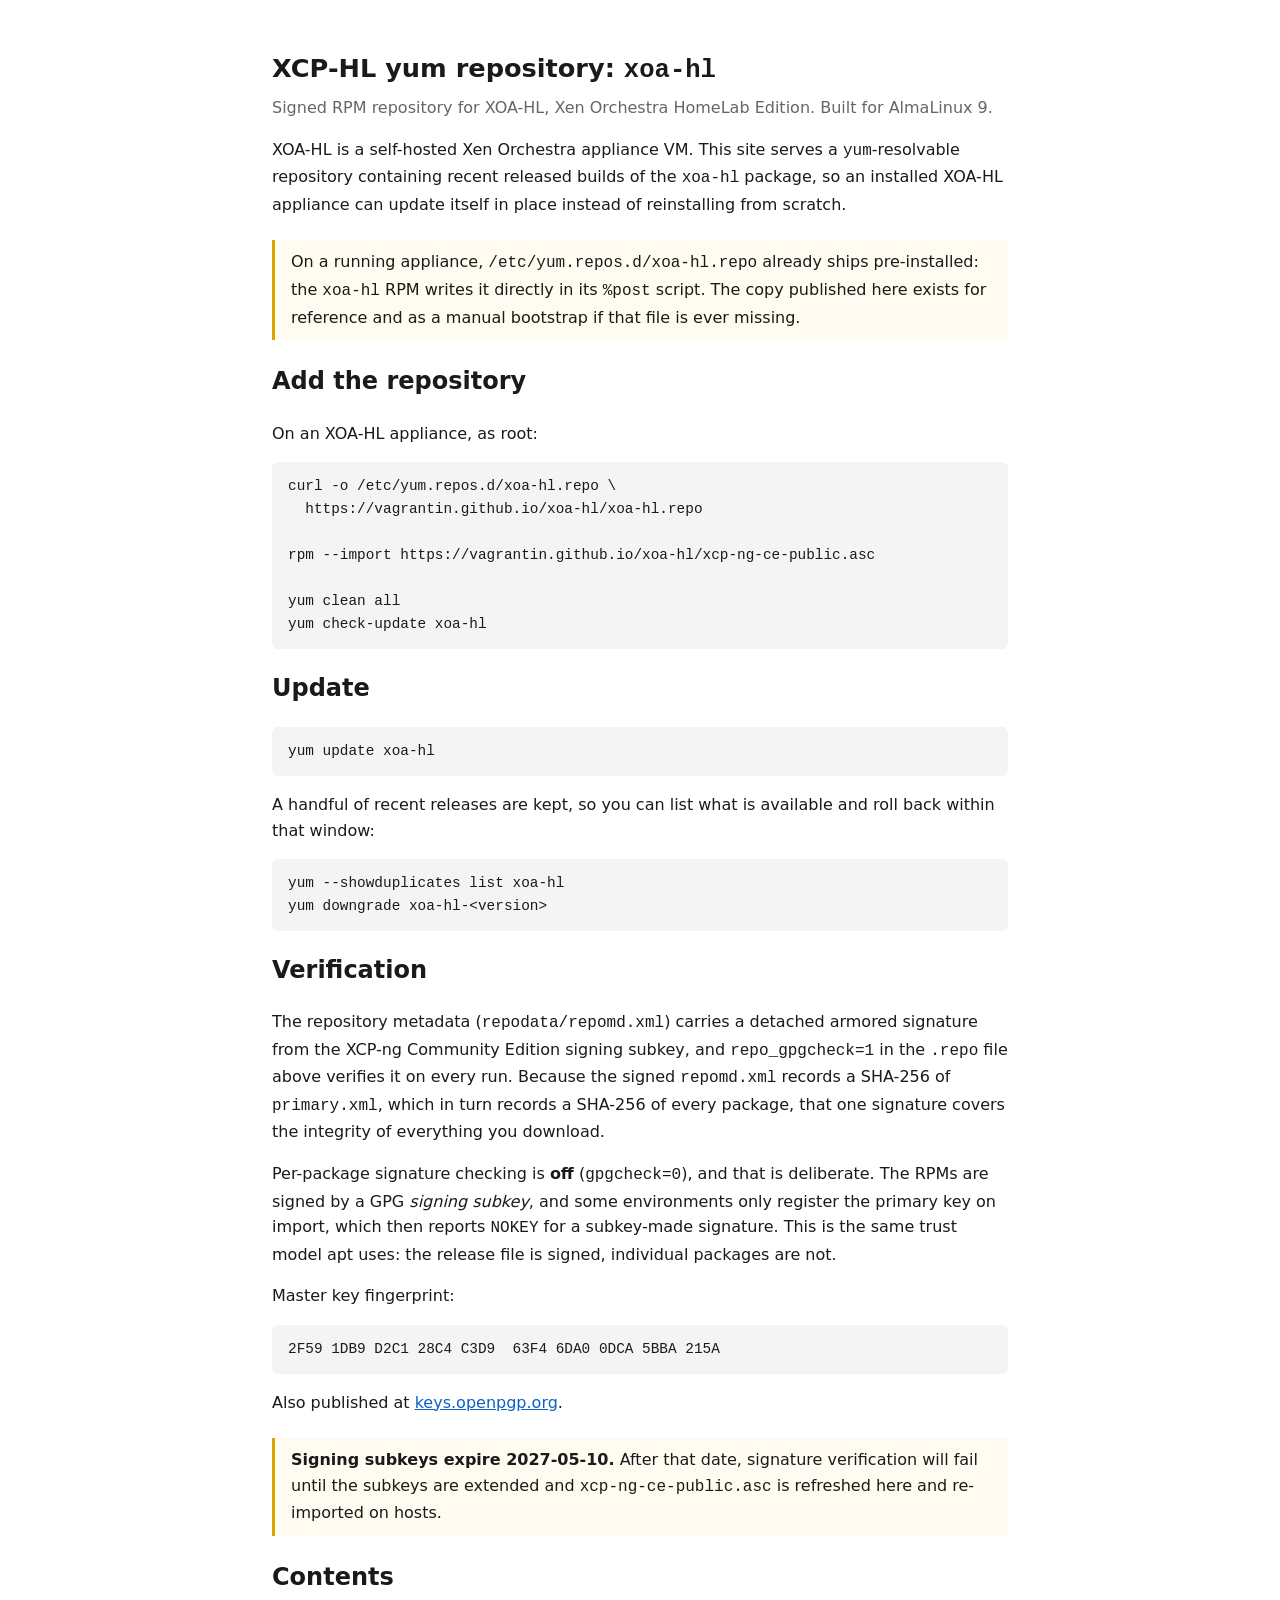
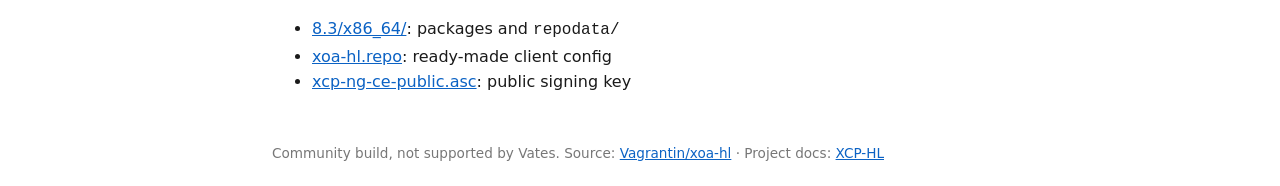
==== pages/index.html @ 7576cf7d "Add GitHub Pages yum repo publishing for xoa-hl RPM Republishes recent xoa-hl RPM releases as a sign" ====
<!doctype html>
<html lang="en">
<head>
<meta charset="utf-8">
<meta name="viewport" content="width=device-width, initial-scale=1">
<title>XCP-HL yum repository: xoa-hl</title>
<style>
  body { max-width: 46rem; margin: 3rem auto; padding: 0 1.2rem;
         font: 16px/1.6 system-ui, sans-serif; color: #1a1a1a; background: #fff; }
  h1 { font-size: 1.6rem; margin-bottom: .2rem; }
  .sub { color: #666; margin-top: 0; }
  pre { background: #f4f4f4; padding: .8rem 1rem; border-radius: 6px;
        overflow-x: auto; font-size: .9rem; }
  code { font-family: ui-monospace, monospace; }
  .note { border-left: 3px solid #d9a400; background: #fffbf0;
          padding: .6rem 1rem; margin: 1.4rem 0; }
  a { color: #0b62c4; }
  footer { margin-top: 3rem; color: #777; font-size: .85rem; }
  @media (prefers-color-scheme: dark) {
    body { color: #e6e6e6; background: #16181c; }
    .sub, footer { color: #9aa0a6; }
    pre { background: #23262b; }
    .note { background: #2a2419; border-left-color: #d9a400; }
    a { color: #6fb3ff; }
  }
</style>
</head>
<body>

<h1>XCP-HL yum repository: <code>xoa-hl</code></h1>
<p class="sub">Signed RPM repository for XOA-HL, Xen Orchestra HomeLab Edition. Built for AlmaLinux 9.</p>

<p>XOA-HL is a self-hosted Xen Orchestra appliance VM. This site serves a
<code>yum</code>-resolvable repository containing recent released builds of the
<code>xoa-hl</code> package, so an installed XOA-HL appliance can update itself
in place instead of reinstalling from scratch.</p>

<div class="note">
  On a running appliance, <code>/etc/yum.repos.d/xoa-hl.repo</code> already
  ships pre-installed: the <code>xoa-hl</code> RPM writes it directly in its
  <code>%post</code> script. The copy published here exists for reference and
  as a manual bootstrap if that file is ever missing.
</div>

<h2>Add the repository</h2>
<p>On an XOA-HL appliance, as root:</p>
<pre><code>curl -o /etc/yum.repos.d/xoa-hl.repo \
  https://vagrantin.github.io/xoa-hl/xoa-hl.repo

rpm --import https://vagrantin.github.io/xoa-hl/xcp-ng-ce-public.asc

yum clean all
yum check-update xoa-hl</code></pre>

<h2>Update</h2>
<pre><code>yum update xoa-hl</code></pre>

<p>A handful of recent releases are kept, so you can list what is available
and roll back within that window:</p>
<pre><code>yum --showduplicates list xoa-hl
yum downgrade xoa-hl-&lt;version&gt;</code></pre>

<h2>Verification</h2>
<p>The repository metadata (<code>repodata/repomd.xml</code>) carries a detached
armored signature from the XCP-ng Community Edition signing subkey, and
<code>repo_gpgcheck=1</code> in the <code>.repo</code> file above verifies it on
every run. Because the signed <code>repomd.xml</code> records a SHA-256 of
<code>primary.xml</code>, which in turn records a SHA-256 of every package, that
one signature covers the integrity of everything you download.</p>

<p>Per-package signature checking is <strong>off</strong>
(<code>gpgcheck=0</code>), and that is deliberate. The RPMs are signed by a GPG
<em>signing subkey</em>, and some environments only register the primary key on
import, which then reports <code>NOKEY</code> for a subkey-made signature. This
is the same trust model apt uses: the release file is signed, individual
packages are not.</p>

<p>Master key fingerprint:</p>
<pre><code>2F59 1DB9 D2C1 28C4 C3D9  63F4 6DA0 0DCA 5BBA 215A</code></pre>

<p>Also published at
<a href="https://keys.openpgp.org/search?q=xcp-ng-ce.lid530%40passmail.com">keys.openpgp.org</a>.</p>

<div class="note">
  <strong>Signing subkeys expire 2027-05-10.</strong> After that date, signature
  verification will fail until the subkeys are extended and
  <code>xcp-ng-ce-public.asc</code> is refreshed here and re-imported on hosts.
</div>

<h2>Contents</h2>
<ul>
  <li><a href="8.3/x86_64/">8.3/x86_64/</a>: packages and <code>repodata/</code></li>
  <li><a href="xoa-hl.repo">xoa-hl.repo</a>: ready-made client config</li>
  <li><a href="xcp-ng-ce-public.asc">xcp-ng-ce-public.asc</a>: public signing key</li>
</ul>

<footer>
  Community build, not supported by Vates.
  Source: <a href="https://github.com/Vagrantin/xoa-hl">Vagrantin/xoa-hl</a> ·
  Project docs: <a href="https://vagrantin.github.io/xcp-hl/">XCP-HL</a>
</footer>

</body>
</html>
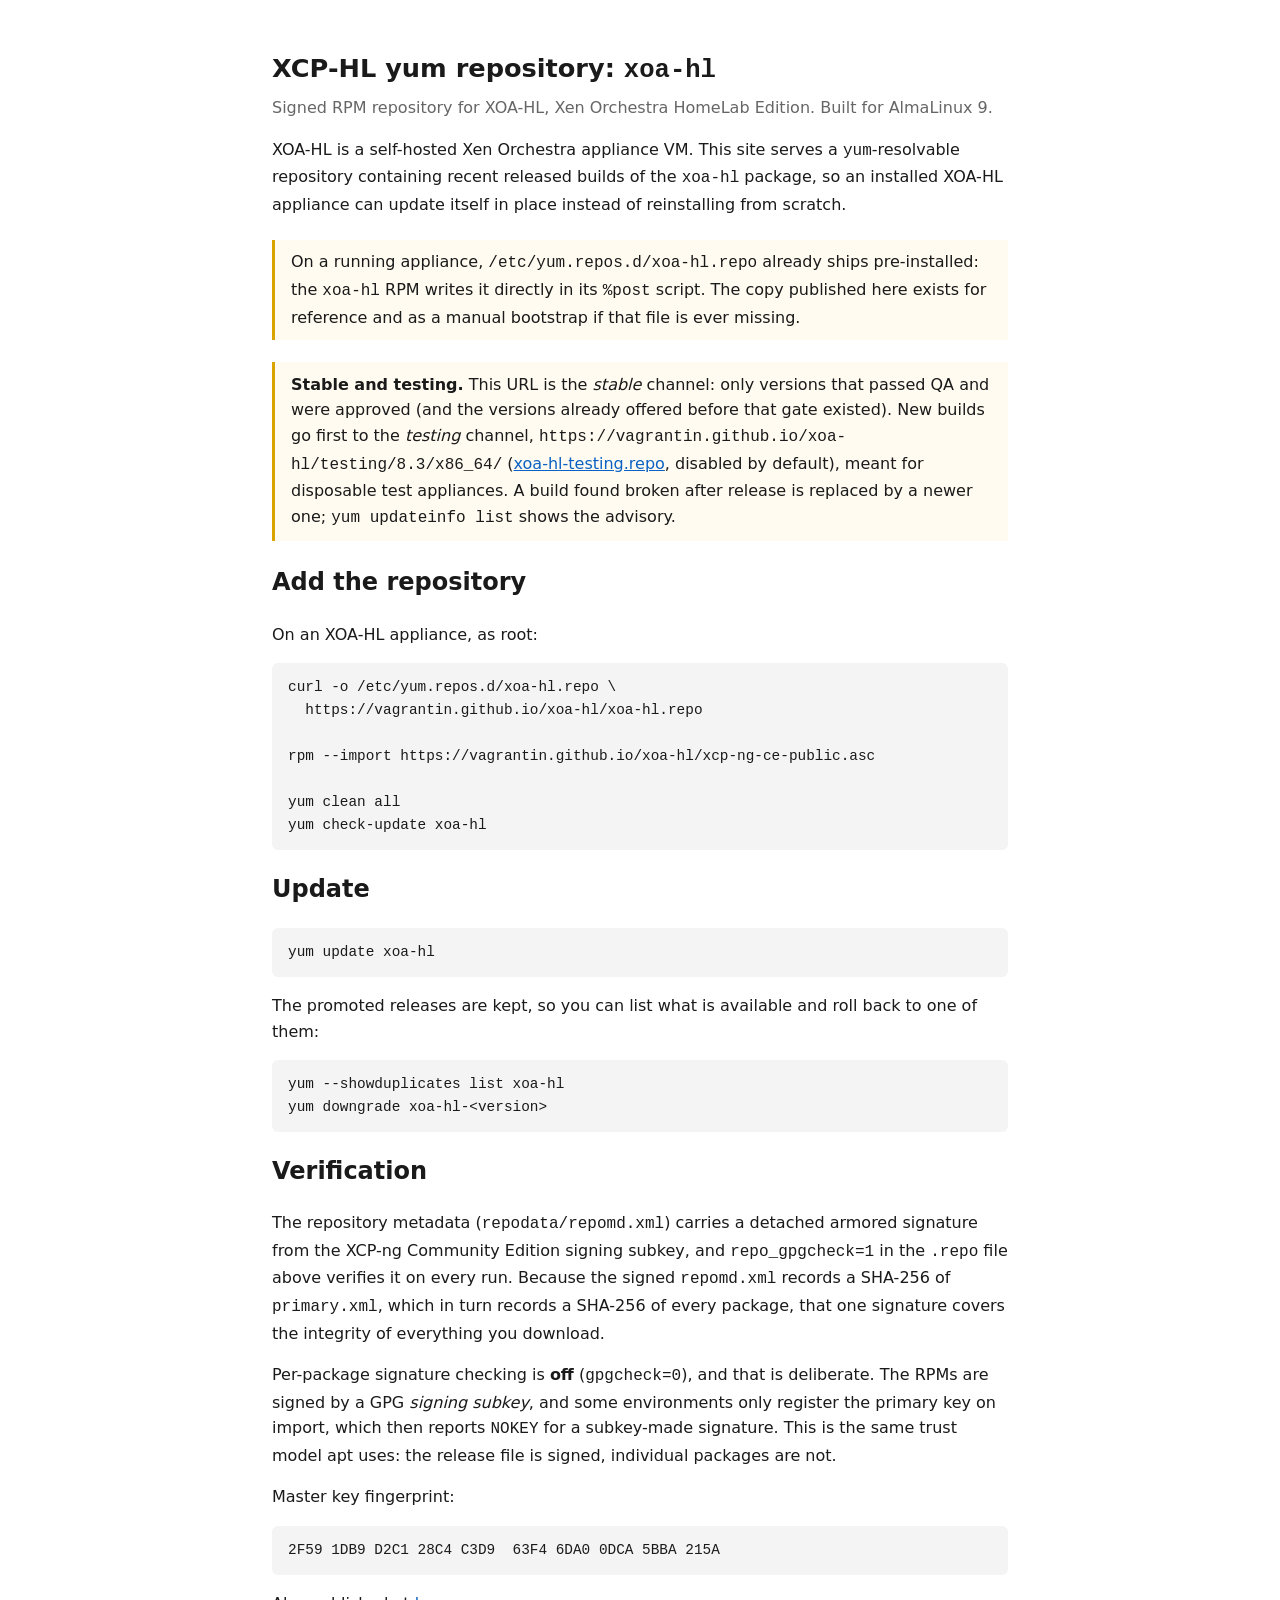
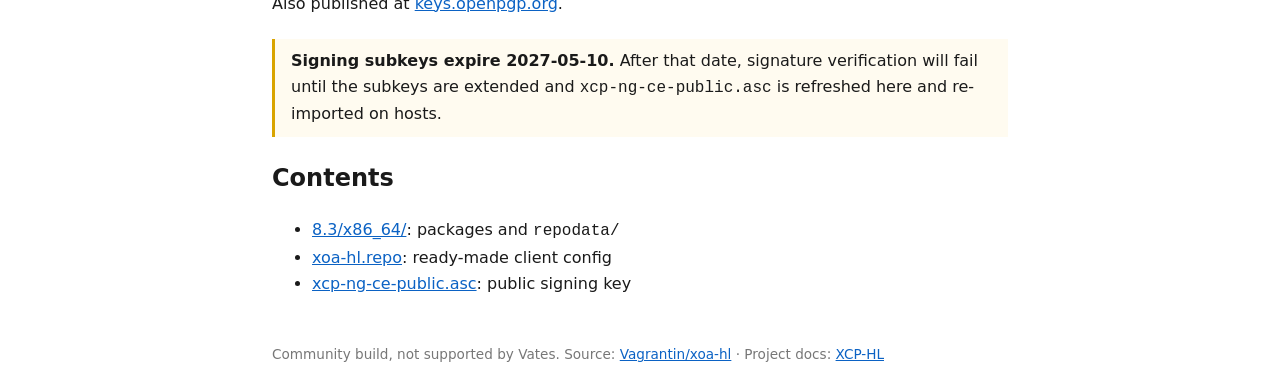
==== commit f7fafc78: "Promotion gate: builds are candidates, stable from stable.json, testing channel xcp-hl#179: pre-rele" ====
--- a/pages/index.html
+++ b/pages/index.html
@@ -42,6 +42,14 @@
   as a manual bootstrap if that file is ever missing.
 </div>
 
+<div class="note"><strong>Stable and testing.</strong> This URL is the <em>stable</em>
+channel: only versions that passed QA and were approved (and the versions already
+offered before that gate existed). New builds go first to the <em>testing</em> channel,
+<code>https://vagrantin.github.io/xoa-hl/testing/8.3/x86_64/</code>
+(<a href="xoa-hl-testing.repo">xoa-hl-testing.repo</a>, disabled by default),
+meant for disposable test appliances. A build found broken after release is replaced
+by a newer one; <code>yum updateinfo list</code> shows the advisory.</div>
+
 <h2>Add the repository</h2>
 <p>On an XOA-HL appliance, as root:</p>
 <pre><code>curl -o /etc/yum.repos.d/xoa-hl.repo \
@@ -55,8 +63,8 @@
 <h2>Update</h2>
 <pre><code>yum update xoa-hl</code></pre>
 
-<p>A handful of recent releases are kept, so you can list what is available
-and roll back within that window:</p>
+<p>The promoted releases are kept, so you can list what is available
+and roll back to one of them:</p>
 <pre><code>yum --showduplicates list xoa-hl
 yum downgrade xoa-hl-&lt;version&gt;</code></pre>
 
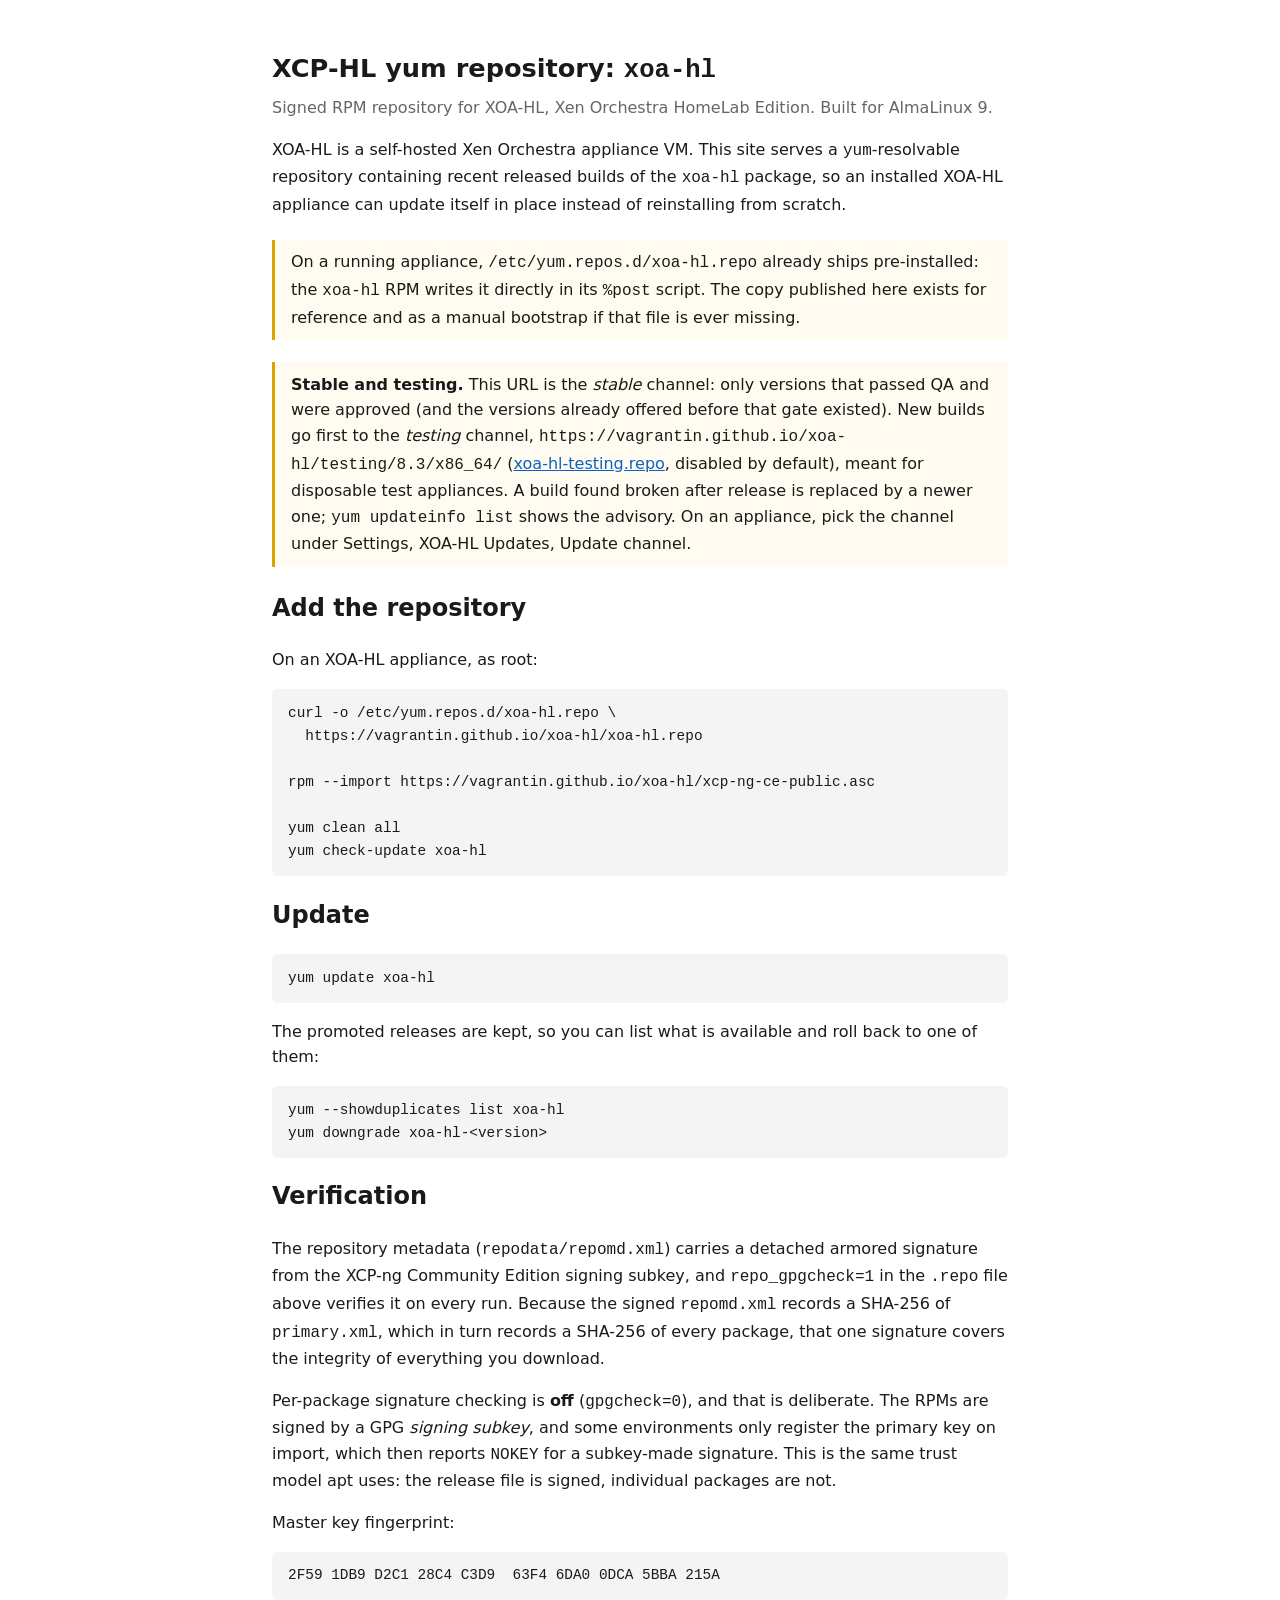
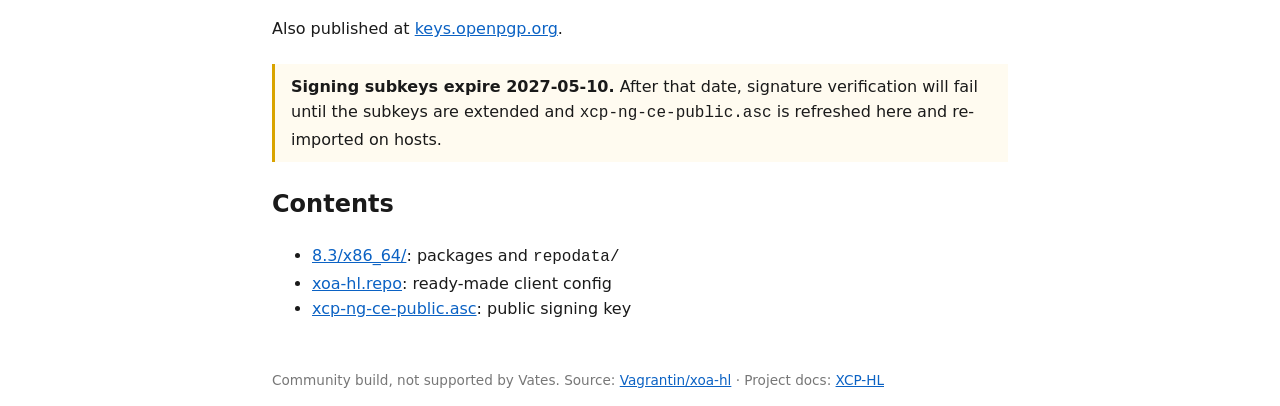
==== commit a829dd54: "Add update channel choice to the XOA-HL Updates page (#184) Co-Authored-By: Claude Sonnet 5.5 <norep" ====
--- a/pages/index.html
+++ b/pages/index.html
@@ -48,7 +48,8 @@
 <code>https://vagrantin.github.io/xoa-hl/testing/8.3/x86_64/</code>
 (<a href="xoa-hl-testing.repo">xoa-hl-testing.repo</a>, disabled by default),
 meant for disposable test appliances. A build found broken after release is replaced
-by a newer one; <code>yum updateinfo list</code> shows the advisory.</div>
+by a newer one; <code>yum updateinfo list</code> shows the advisory.
+On an appliance, pick the channel under Settings, XOA-HL Updates, Update channel.</div>
 
 <h2>Add the repository</h2>
 <p>On an XOA-HL appliance, as root:</p>
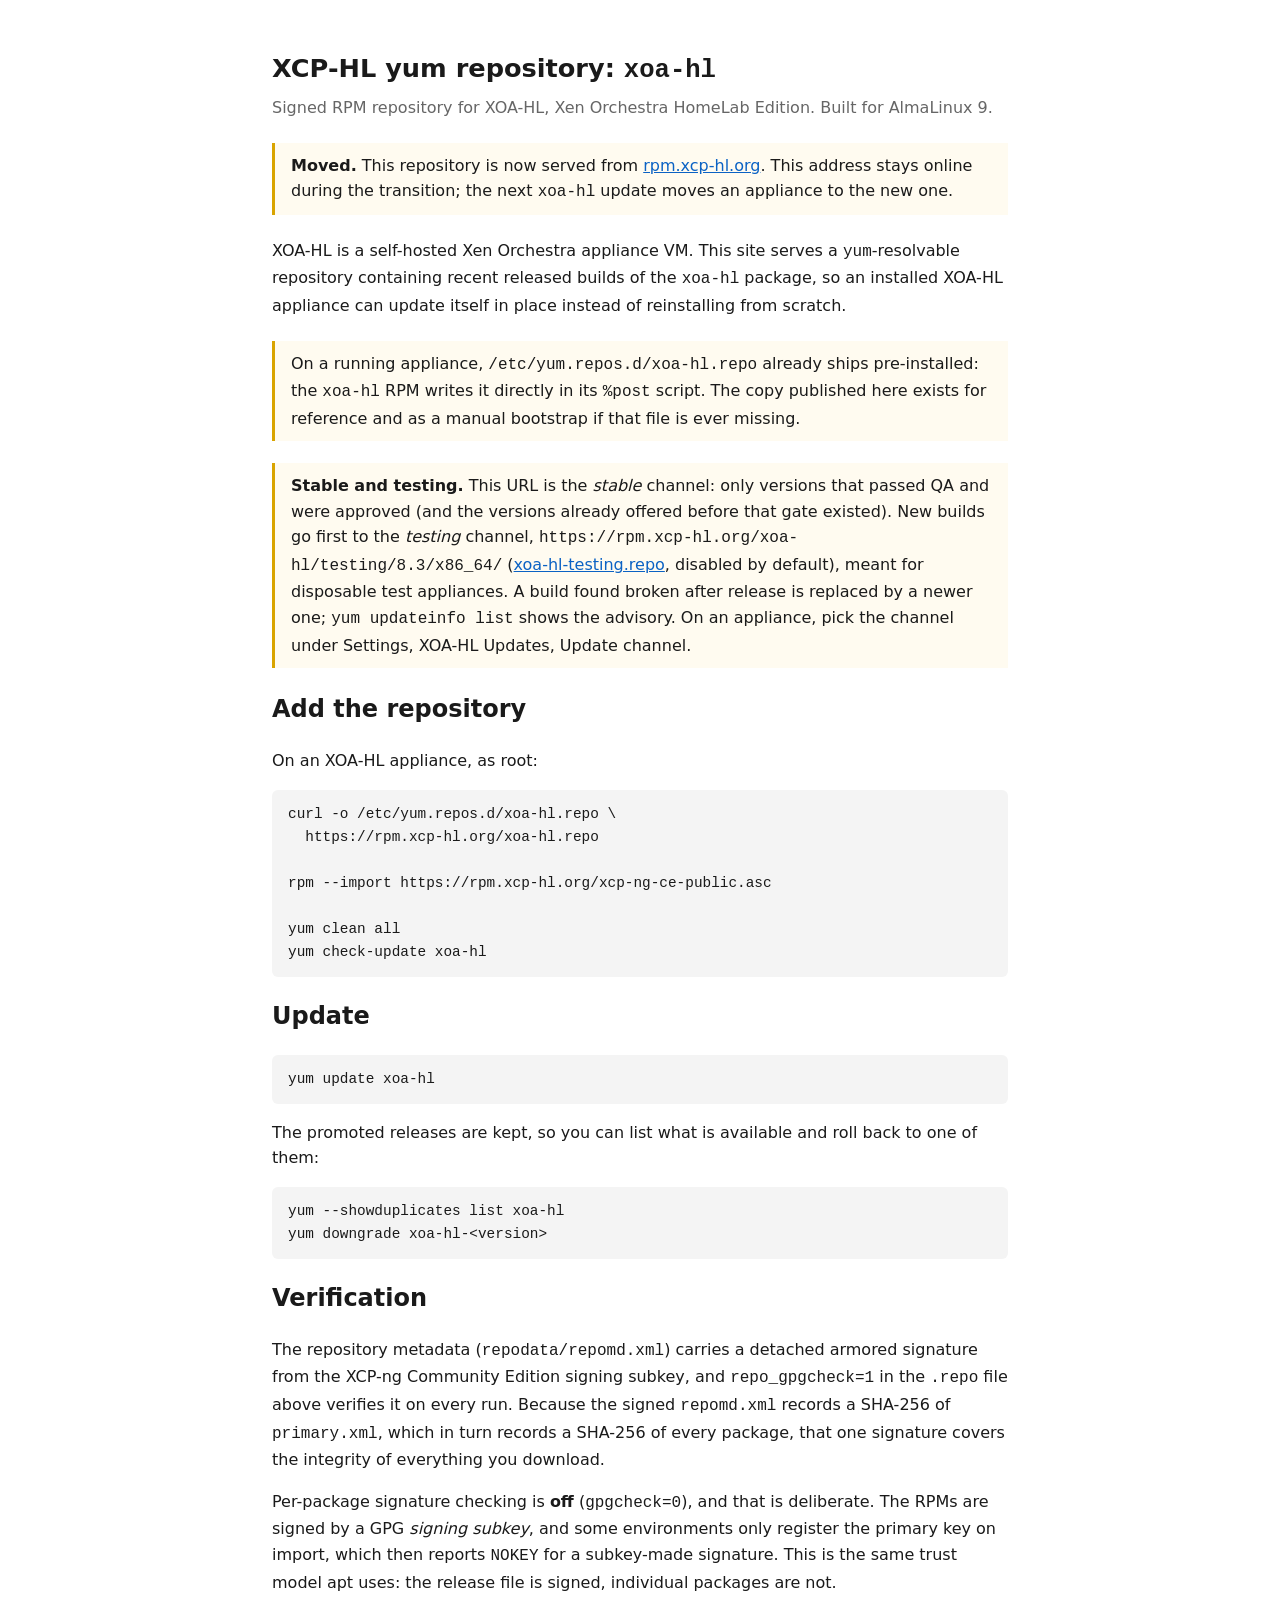
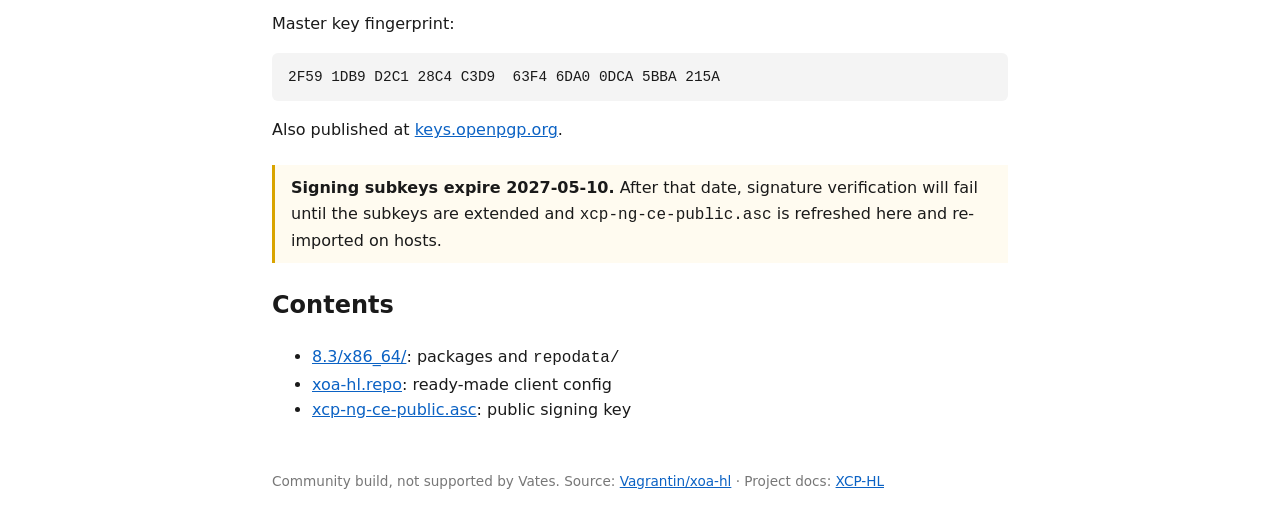
==== commit 5cc10832: "Point xoa-hl repo files at rpm.xcp-hl.org Packaged and bootstrap xoa-hl and xoa-hl-testing .repo fil" ====
--- a/pages/index.html
+++ b/pages/index.html
@@ -30,6 +30,10 @@
 <h1>XCP-HL yum repository: <code>xoa-hl</code></h1>
 <p class="sub">Signed RPM repository for XOA-HL, Xen Orchestra HomeLab Edition. Built for AlmaLinux 9.</p>
 
+<div class="note"><strong>Moved.</strong> This repository is now served from
+<a href="https://rpm.xcp-hl.org/">rpm.xcp-hl.org</a>. This address stays online during the
+transition; the next <code>xoa-hl</code> update moves an appliance to the new one.</div>
+
 <p>XOA-HL is a self-hosted Xen Orchestra appliance VM. This site serves a
 <code>yum</code>-resolvable repository containing recent released builds of the
 <code>xoa-hl</code> package, so an installed XOA-HL appliance can update itself
@@ -45,7 +49,7 @@
 <div class="note"><strong>Stable and testing.</strong> This URL is the <em>stable</em>
 channel: only versions that passed QA and were approved (and the versions already
 offered before that gate existed). New builds go first to the <em>testing</em> channel,
-<code>https://vagrantin.github.io/xoa-hl/testing/8.3/x86_64/</code>
+<code>https://rpm.xcp-hl.org/xoa-hl/testing/8.3/x86_64/</code>
 (<a href="xoa-hl-testing.repo">xoa-hl-testing.repo</a>, disabled by default),
 meant for disposable test appliances. A build found broken after release is replaced
 by a newer one; <code>yum updateinfo list</code> shows the advisory.
@@ -54,9 +58,9 @@
 <h2>Add the repository</h2>
 <p>On an XOA-HL appliance, as root:</p>
 <pre><code>curl -o /etc/yum.repos.d/xoa-hl.repo \
-  https://vagrantin.github.io/xoa-hl/xoa-hl.repo
+  https://rpm.xcp-hl.org/xoa-hl.repo
 
-rpm --import https://vagrantin.github.io/xoa-hl/xcp-ng-ce-public.asc
+rpm --import https://rpm.xcp-hl.org/xcp-ng-ce-public.asc
 
 yum clean all
 yum check-update xoa-hl</code></pre>
